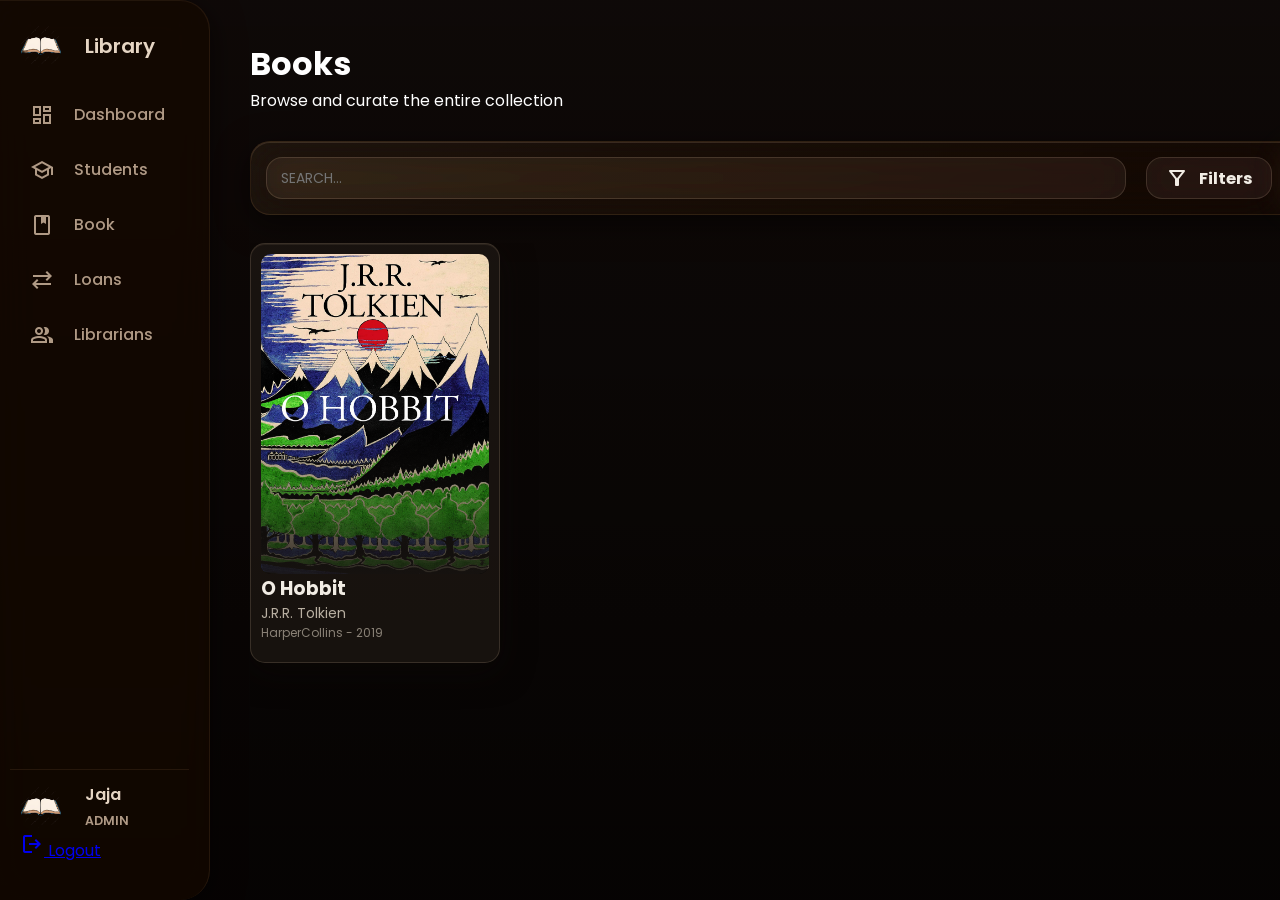
==== books.html @ 51a62f01 "Card do livros." ====
<!DOCTYPE html>
<html lang="en">
<head>
    <meta charset="UTF-8">
    <meta name="viewport" content="width=device-width, initial-scale=1.0">
    <title>Document</title>
    <link rel="stylesheet" href="CSS/book.css">
</head>
<body>
    <div class="layout">
        <nav id="sidebar"></nav>
        <div class="container">
            <header>
                <h1>Books</h1>
                <p>Browse and curate the entire collection</p>
            </header>

            <div class="register">

                <div class="action">
                    <div class="search">
                        <input type="search" name="s" id="searchS" placeholder="SEARCH...">
                    </div>

                    <div class="filters">
                        <span class="material-symbols-outlined">
                            filter_alt
                        </span>
                        <h3>Filters</h3>
                    </div>

                    <div class="register-book">
                        <span class="material-symbols-outlined">
                            add
                        </span>
                        <h3>Register Book</h2>
                    </div>
                </div>
            </div>


            <div id="card-book"></div>
        </div>
    </div>
    




<script type="module">
    import {loadSideBar, loadCardBook} from '/JS/layout.js';

    await loadSideBar();
    await loadCardBook();
</script>
</body>
</html>
---- CSS/book.css ----
:root {
  /* ======================
       BASE BACKGROUND
    ====================== */

  /* Deep warm brown background */
  --background-base: #140f0a;

  /* ======================
       BACKGROUND IMAGE
    ====================== */

  --background-image: url("https://wallpapers.com/images/hd/old-library-books-drawing-ulme7n8ce4bsuabu.jpg");

  /* ======================
       GRADIENT OVERLAY
    ====================== */

  /* Top lighter atmosphere */
  --overlay-top: hsla(30, 27%, 6%, 0);

  /* Bottom stronger readability */
  --overlay-bottom: hsla(25, 30%, 4%, 0.85);

  --gradient-overlay: linear-gradient(
    180deg,
    var(--overlay-top),
    var(--overlay-bottom)
  );

  /* ======================
       GLASS CARD SURFACE
    ====================== */

  --glass-light: hsla(36, 40%, 70%, 0.08);
  --glass-dark: hsla(28, 20%, 12%, 0.4);

  --gradient-card: linear-gradient(
    145deg,
    var(--glass-light),
    var(--glass-dark)
  );

  /* Glass Effect */
  --glass-blur: blur(18px);
  --glass-saturation: saturate(140%);

  /* ======================
       GLASS BORDER
    ====================== */

  --glass-border: hsla(36, 40%, 70%, 0.18);

  /* ======================
       SHADOWS & LIGHTING
    ====================== */

  /* Floating card shadow */
  --shadow-glass: 0 8px 32px hsla(20, 30%, 4%, 0.6);

  /* Internal light highlight */
  --highlight-inset: inset 0 1px 0 hsla(36, 60%, 80%, 0.08);

  /* ======================
       TEXT COLORS
    ====================== */

  --text-primary: #ffffff;
  --text-secondary: rgba(255, 255, 255, 0.7);

  /* ======================
       ACCENT COLORS
    ====================== */

  --accent-gold: hsl(36, 40%, 70%);
  --accent-hover: hsl(36, 40%, 60%);

  /* ======================
       RADIUS
    ====================== */

  --radius-lg: 16px;
  --radius-xl: 20px;


  /*=============================================================================================================
  ===============================================================================================================*/
   --book-bg-page:            25 18% 8%;            /* Page backdrop                */
  --book-bg-card:            28 20% 12%;           /* Table / panel surface        */
  --book-bg-overlay:         25 18% 8% / 0.70;     /* Modal scrim                  */
  --book-bg-input:           0 0% 100% / 0.05;     /* Search field background      */
  --book-bg-row-hover:       0 0% 100% / 0.03;     /* Table row hover              */
  --book-bg-icon-hover:      0 0% 100% / 0.10;     /* Action icon hover            */
  --book-bg-cancel-hover:    0 0% 100% / 0.05;     /* Cancel button hover          */

  /* ============================================================
     2. TEXT
     ============================================================ */
  --book-text-primary:       36 30% 92%;           /* Title, body, table cells     */
  --book-text-secondary:     36 30% 94%;           /* Card titles                  */
  --book-text-muted:         36 14% 68%;           /* Subtitles, column headers    */
  --book-text-placeholder:   36 14% 68% / 0.70;    /* Search placeholder           */
  --book-text-on-primary:    25 30% 10%;           /* Text on gold button          */

  /* ============================================================
     3. PRIMARY (Gold) — CTA & Active Badge
     ============================================================ */
  --book-primary:            36 65% 58%;           /* "Register Student" CTA       */
  --book-primary-glow:       38 85% 68%;           /* Gradient end of CTA          */
  --book-primary-soft-bg:    36 65% 58% / 0.20;    /* Active badge background      */
  --book-primary-soft-border:36 65% 58% / 0.30;    /* Active badge border          */
  --book-primary-icon-hover: 36 65% 58%;           /* Edit icon hover              */

  /* ============================================================
     4. ACCENT (Burgundy) — Warn Badge
     ============================================================ */
  --book-accent:             18 55% 42%;           /* Warn badge text              */
  --book-accent-soft-bg:     18 55% 42% / 0.20;    /* Warn badge background        */
  --book-accent-soft-border: 18 55% 42% / 0.30;    /* Warn badge border            */

  /* ============================================================
     5. DESTRUCTIVE (Red) — Inactive Badge & Delete
     ============================================================ */
  --book-destructive:        0 65% 52%;            /* Delete icon, inactive text   */
  --book-destructive-soft-bg:0 65% 52% / 0.20;     /* Inactive badge background    */
  --book-destructive-soft-border: 0 65% 52% / 0.30;/* Inactive badge border        */
  --book-destructive-hover-bg:0 65% 52% / 0.20;    /* Delete icon hover            */

  /* ============================================================
     6. MUTED — Neutral Badge
     ============================================================ */
  --book-muted-bg:           0 0% 100% / 0.05;     /* Muted badge background       */
  --book-muted-border:       0 0% 100% / 0.10;     /* Muted badge border           */

  /* ============================================================
     7. BORDERS & DIVIDERS
     ============================================================ */
  --book-border-glass:       36 40% 70% / 0.18;    /* Row dividers, search border  */
  --book-border-subtle:      36 25% 25% / 0.25;    /* Default border               */

  /* ============================================================
     8. SIDEBAR (visible alongside the page)
     ============================================================ */
  --book-sidebar-bg:         25 22% 9% / 0.70;     /* Glass sidebar panel          */
  --book-sidebar-fg:         36 25% 85%;           /* Sidebar labels               */
  --book-sidebar-accent:     28 20% 18% / 0.60;    /* Hover row in sidebar         */
  --book-sidebar-border:     36 30% 50% / 0.15;    /* Sidebar divider              */

  /* ============================================================
     9. SHADOWS & GLOW
     ============================================================ */
  --book-shadow-glow:        0 0 40px hsl(36 65% 58% / 0.25);
  --book-shadow-glow-strong: 0 0 40px hsl(36 65% 58% / 0.45);
  --book-shadow-glass:
    0 8px 32px hsl(20 30% 4% / 0.6),
    inset 0 1px 0 hsl(36 60% 80% / 0.08);

  /* ============================================================
     10. GRADIENTS
     ============================================================ */
  --book-gradient-cta:
    linear-gradient(
      to right,
      hsl(var(--book-primary)),
      hsl(var(--book-primary-glow))
    );
  --book-gradient-overlay:
    linear-gradient(
      180deg,
      hsl(25 25% 6% / 0.55),
      hsl(25 30% 4% / 0.85)
    );
}

/* body{
    min-height: 100vh;
    margin: 0;
    overflow: hidden;
    background:
        linear-gradient(rgba(0,0,0,0.1), rgba(0,0,0,0.9)),
        url("https://wallpapers.com/images/hd/old-library-books-drawing-ulme7n8ce4bsuabu.jpg");
    background-position: center;
    background-repeat: no-repeat;
    background-size: cover;
    background-attachment: fixed;

} */
html {
  height: 100%;
  margin: 0;
  overflow: hidden;
}

body {
  height: 100%;
  margin: 0;
  background-color: var(--background-base);
  background-image: var(--gradient-overlay), var(--background-image);
  overflow: hidden;
  background-position: center;
  background-size: cover;
  background-attachment: fixed;

  color: var(--text-primary);
}

.layout {
  display: flex;
  height: 100vh; /* controla a viewport */
  overflow: hidden;
}

.container {
  flex: 1;
  padding: 40px;

  display: grid;
  grid-template-rows: auto auto minmax(0, 1fr);

  gap: 28px;
  /* align-items: start; */
  align-items: stretch;

  min-height: 0;

  overflow: hidden; /* ← ADICIONAR */
  height: 100%; /* ← ADICIONAR */
  box-sizing: border-box; /* ← ADICIONAR (para padding não estourar) */
}

.card-book{
    width: 100%;
    height: 100%;
}
/*-----------------------------------------------------------------------------------------------------------------------------------------------*/
/*-----------------------------------------------------------------------------------------------------------------------------------------------*/
/*-----------------------------------------------------------------------------------------------------------------------------------------------*/
/*-----------------------------------------------------------------------------------------------------------------------------------------------*/
/*-----------------------------------------------------------------------------------------------------------------------------------------------*/
/*-----------------------------------------------------------------------------------------------------------------------------------------------*/
/*-----------------------------------------------------------------------------------------------------------------------------------------------*/
/*-----------------------------------------------------------------------------------------------------------------------------------------------*/
/*-----------------------------------------------------------------------------------------------------------------------------------------------*/
/*-----------------------------------------------------------------------------------------------------------------------------------------------*/

.register{
    width: 100%;
    display: flex;
    flex-direction: row;
    justify-content: space-between;
    /* background-color: red; */
    background: var(--gradient-card);
    backdrop-filter: var(--glass-blur) var(--glass-saturation);
    padding: 15px;
    border: 1px solid var(--glass-border);
    border-radius: var(--radius-xl);

    box-shadow:
        var(--shadow-glass),
        var(--highlight-inset);
}

.action {
  display: flex;
  align-items: center;
  justify-content: center;
  gap: 20px;
}

/* SEARCH WRAPPER */
.action .search {
  display: flex;
  align-items: center;
}

/* INPUT SEARCH */
#searchS {
  width: 860px;
  height: 42px;

  padding: 0 14px;

  border-radius: var(--radius-lg);
  border: 1px solid hsl(var(--book-border-glass));

  background: hsl(var(--book-bg-input));
  backdrop-filter: var(--glass-blur) var(--glass-saturation);

  color: hsl(var(--book-text-primary));
  font-size: 14px;

  outline: none;
  transition: 0.2s ease;
}


.action .register-book {
  display: flex;
  align-items: center;
  justify-content: center;
  gap: 10px;

  padding: 0 18px;
  height: 42px;

  border-radius: var(--radius-lg);
  border: 1px solid hsl(var(--book-primary-soft-border));

  background: var(--book-gradient-cta);
  color: hsl(var(--book-text-on-primary));

  font-weight: 500;
  font-size: 14px;

  cursor: pointer;
  transition: all 0.25s ease;

  box-shadow: var(--book-shadow-glow);
}

.action .filters{
  display: flex;
  align-items: center;
  justify-content: center;
  gap: 10px;

  padding: 0 18px;
  height: 42px;

  border-radius: var(--radius-lg);
  border: 1px solid hsl(var(--book-border-glass));

  background: hsl(var(--book-bg-input));
  backdrop-filter: var(--glass-blur) var(--glass-saturation);

  color: hsl(var(--book-text-primary));
  font-size: 14px;

  outline: none;
  transition: 0.2s ease;
}


.action .register-book:hover {
  transform: translateY(-1px);
  box-shadow: var(--book-shadow-glow-strong);
  filter: brightness(1.05);
}

/* ACTIVE CLICK */
.action .register-book:active {
  transform: translateY(0);
  box-shadow: var(--book-shadow-glow);
}
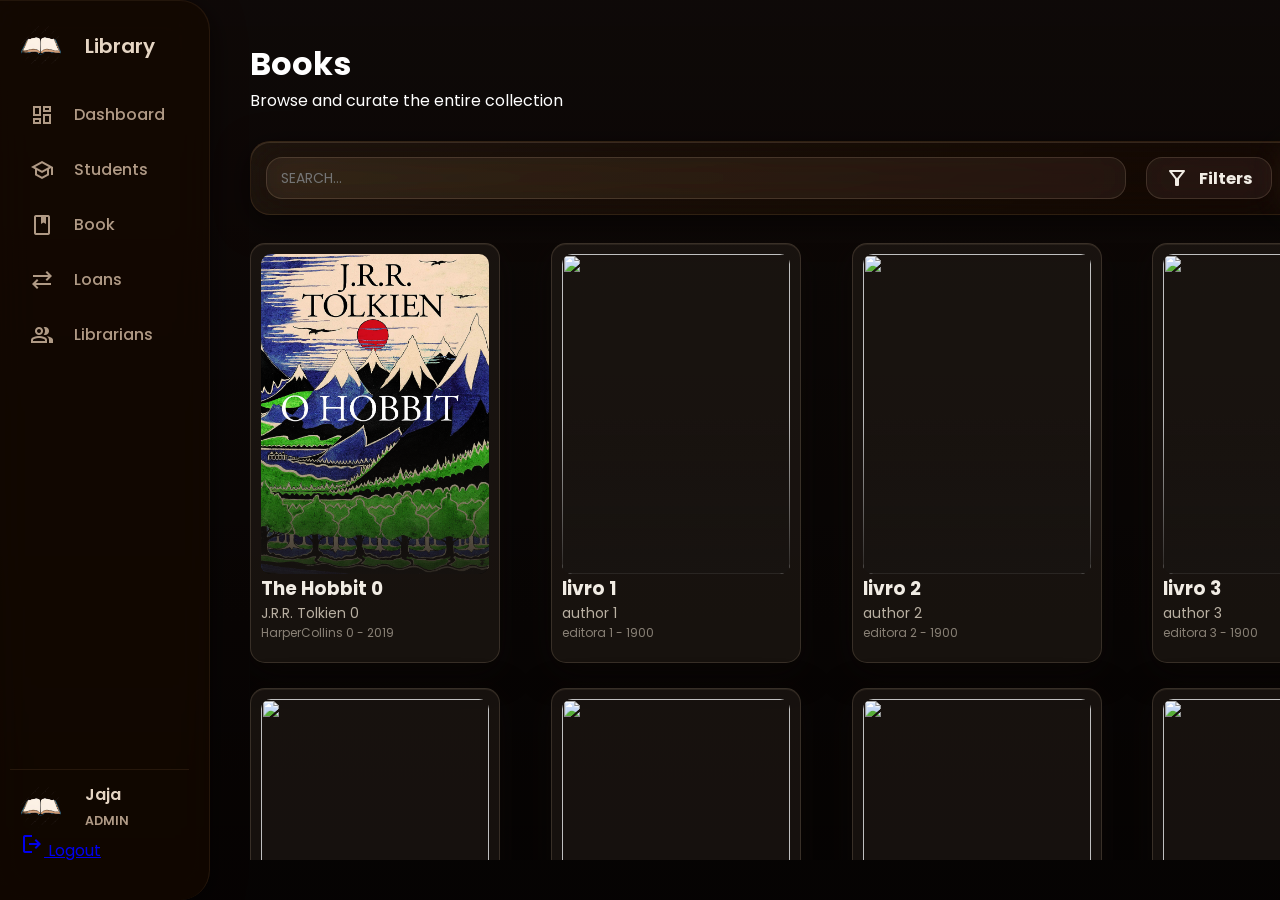
==== commit be580955: "inicio da tela de cadastro de alunos." ====
--- a/books.html
+++ b/books.html
@@ -5,6 +5,7 @@
     <meta name="viewport" content="width=device-width, initial-scale=1.0">
     <title>Document</title>
     <link rel="stylesheet" href="CSS/book.css">
+    <script src="JS/script.js" defer></script>
 </head>
 <body>
     <div class="layout">
